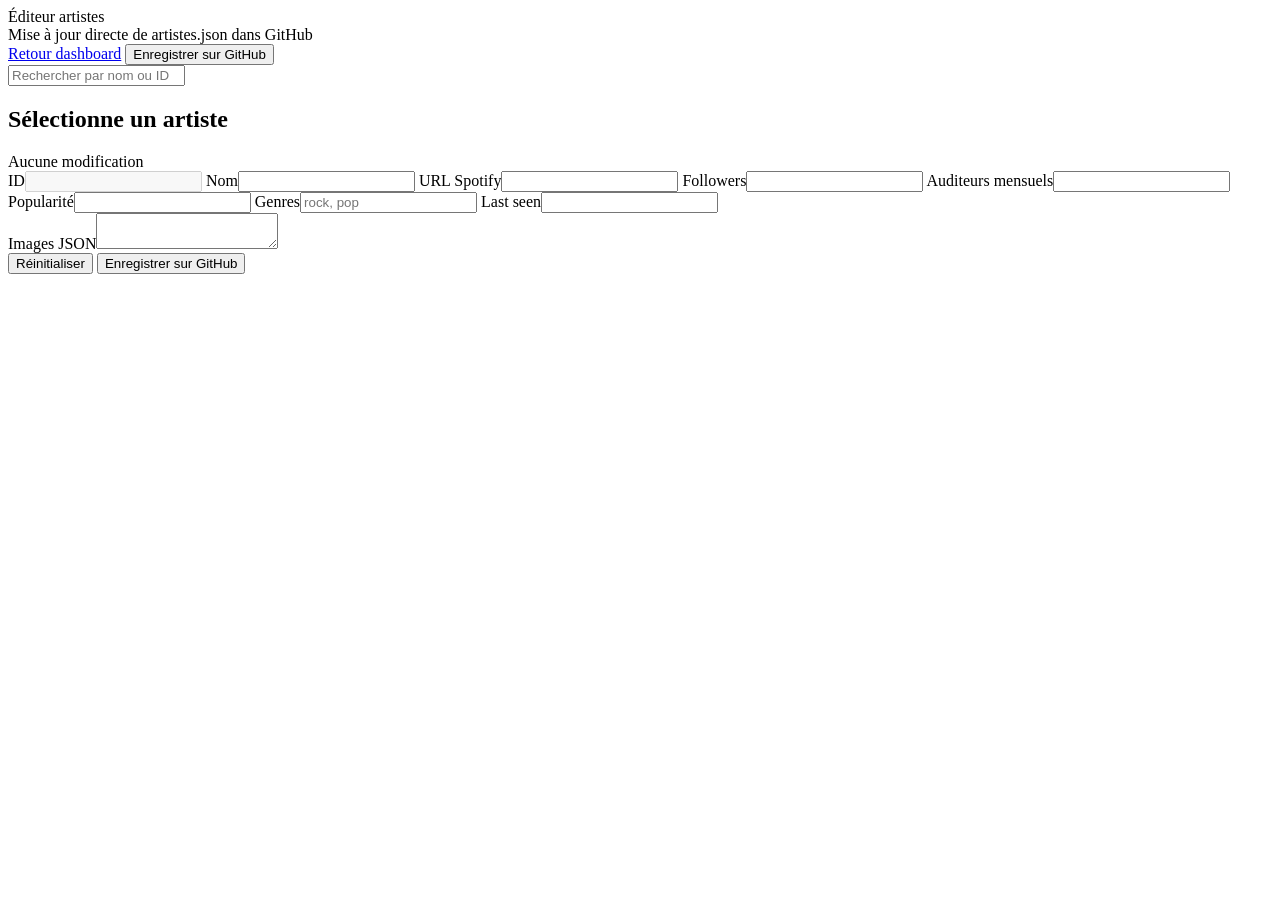
==== editor.html @ 8a617dbf "Create editor.html" ====
<!doctype html>
<html lang="fr">
<head>
  <meta charset="utf-8" />
  <meta name="viewport" content="width=device-width, initial-scale=1" />
  <title>Éditeur artistes Spotify</title>
  <link rel="stylesheet" href="style.css" />
</head>
<body>
  <div class="editor-shell">
    <header class="topbar">
      <div>
        <div class="brand">Éditeur artistes</div>
        <div class="muted">Mise à jour directe de artistes.json dans GitHub</div>
      </div>
      <div class="top-actions">
        <a class="secondary-btn" href="index.html">Retour dashboard</a>
        <button id="saveBtn" class="primary-btn">Enregistrer sur GitHub</button>
      </div>
    </header>

    <div class="editor-layout">
      <aside class="panel">
        <input id="editorSearch" class="input" placeholder="Rechercher par nom ou ID" />
        <div id="artistIndex" class="index-list"></div>
      </aside>

      <section class="panel editor-main">
        <div class="section-head">
          <h2 id="editorTitle">Sélectionne un artiste</h2>
          <span id="dirtyFlag" class="badge">Aucune modification</span>
        </div>

        <form id="artistForm" class="form-grid">
          <label>ID<input name="id" class="input" disabled /></label>
          <label>Nom<input name="name" class="input" /></label>
          <label>URL Spotify<input name="url" class="input" /></label>
          <label>Followers<input name="followers" class="input" type="number" /></label>
          <label>Auditeurs mensuels<input name="monthly_listeners" class="input" type="number" /></label>
          <label>Popularité<input name="popularity" class="input" type="number" /></label>
          <label>Genres<input name="genres" class="input" placeholder="rock, pop" /></label>
          <label>Last seen<input name="last_seen" class="input" /></label>
        </form>

        <label>Images JSON<textarea name="images" id="imagesField" class="textarea"></textarea></label>

        <div class="editor-footer">
          <button id="resetBtn" type="button" class="secondary-btn">Réinitialiser</button>
          <button id="saveBtnBottom" type="button" class="primary-btn">Enregistrer sur GitHub</button>
        </div>

        <pre id="editorStatus" class="pre-box"></pre>
      </section>
    </div>
  </div>
  <script src="editor.js"></script>
</body>
</html>
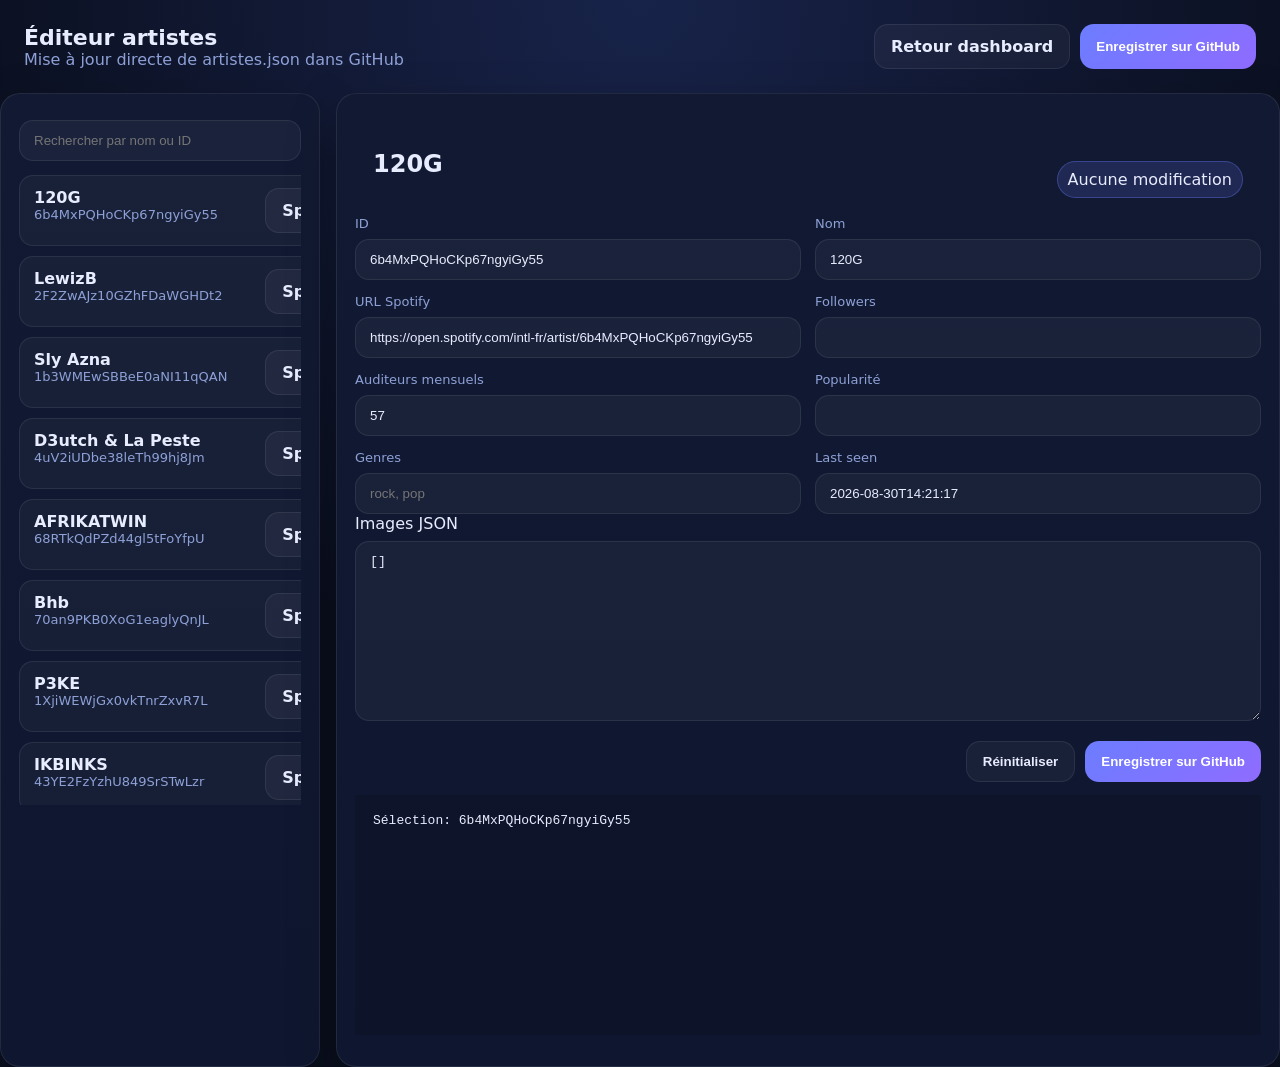
==== commit 114a9248: "Update editor.html" ====
--- a/editor.html
+++ b/editor.html
@@ -31,6 +31,12 @@
           <span id="dirtyFlag" class="badge">Aucune modification</span>
         </div>
 
+        <div class="editor-actions">
+          <a id="spotifyLink" href="#" target="_blank" rel="noopener noreferrer" class="secondary-btn" style="display:none;">
+            Ouvrir Spotify
+          </a>
+        </div>
+
         <form id="artistForm" class="form-grid">
           <label>ID<input name="id" class="input" disabled /></label>
           <label>Nom<input name="name" class="input" /></label>
--- a/style.css
+++ b/style.css
@@ -0,0 +1,222 @@
+:root{
+  --bg:#0b1020;
+  --panel:#121a33;
+  --panel2:#0f1730;
+  --text:#e8ecff;
+  --muted:#8ea0d6;
+  --line:rgba(255,255,255,.08);
+  --accent:#6c7dff;
+  --accent2:#42d3a1;
+  --radius:20px;
+  --shadow:0 20px 50px rgba(0,0,0,.28);
+}
+*{box-sizing:border-box}
+body{
+  margin:0;
+  font-family:Inter,system-ui,Segoe UI,Roboto,Arial,sans-serif;
+  background:radial-gradient(circle at top,#18234a,#0b1020 55%);
+  color:var(--text)
+}
+a{color:inherit;text-decoration:none}
+.app-shell,.editor-shell{min-height:100vh}
+.app-shell{
+  display:grid;
+  grid-template-columns:290px 1fr
+}
+.sidebar{
+  padding:24px;
+  background:rgba(6,10,24,.62);
+  backdrop-filter:blur(16px);
+  border-right:1px solid var(--line);
+  display:flex;
+  flex-direction:column;
+  gap:18px
+}
+.brand{font-size:22px;font-weight:800}
+.muted{color:var(--muted)}
+.small{font-size:13px}
+.sidebar-card,.card,.panel{
+  background:linear-gradient(180deg,var(--panel),var(--panel2));
+  border:1px solid var(--line);
+  border-radius:var(--radius);
+  box-shadow:var(--shadow)
+}
+.sidebar-card{padding:18px}
+.label{
+  font-size:12px;
+  text-transform:uppercase;
+  letter-spacing:.08em;
+  color:var(--muted)
+}
+.big-value,.value{font-size:30px;font-weight:800;margin-top:6px}
+.nav{display:grid;gap:10px}
+.nav-btn,.primary-btn,.secondary-btn,.secondary-link{
+  border:none;
+  border-radius:14px;
+  padding:12px 16px;
+  font-weight:700;
+  cursor:pointer;
+  display:inline-flex;
+  align-items:center;
+  justify-content:center
+}
+.nav-btn{
+  background:transparent;
+  color:var(--text);
+  border:1px solid var(--line)
+}
+.nav-btn.active{
+  background:rgba(108,125,255,.2);
+  border-color:rgba(108,125,255,.45)
+}
+.primary-btn{
+  background:linear-gradient(135deg,var(--accent),#8f6cff);
+  color:white
+}
+.secondary-btn,.secondary-link{
+  background:rgba(255,255,255,.04);
+  border:1px solid var(--line);
+  color:var(--text)
+}
+.content{
+  padding:24px;
+  display:flex;
+  flex-direction:column;
+  gap:20px
+}
+.view{display:none}
+.view.active{display:block}
+.hero{
+  display:flex;
+  justify-content:space-between;
+  gap:20px;
+  align-items:stretch
+}
+.hero-card{min-width:320px}
+.hero-card,.section-head,.stat,.editor-preview,.run-state,.pre-box{padding:18px}
+.progress-text{
+  font-size:36px;
+  font-weight:900;
+  margin:10px 0
+}
+.progress-bar{
+  height:12px;
+  background:rgba(255,255,255,.08);
+  border-radius:999px;
+  overflow:hidden
+}
+.progress-fill{
+  height:100%;
+  width:0;
+  background:linear-gradient(90deg,var(--accent2),var(--accent));
+  transition:width .25s ease
+}
+.grid{display:grid;gap:16px}
+.stats-grid{grid-template-columns:repeat(4,minmax(0,1fr))}
+.two-col{grid-template-columns:1.25fr .95fr}
+.card,.panel{overflow:hidden}
+.section-head{
+  display:flex;
+  justify-content:space-between;
+  align-items:end;
+  gap:10px
+}
+.list,.artist-list,.index-list{
+  display:grid;
+  gap:10px;
+  margin-top:14px
+}
+.artist-row,.artist-item{
+  padding:12px 14px;
+  border-radius:14px;
+  background:rgba(255,255,255,.03);
+  border:1px solid var(--line)
+}
+.artist-row{
+  display:flex;
+  justify-content:space-between;
+  gap:12px
+}
+.badge{
+  padding:8px 10px;
+  border-radius:999px;
+  background:rgba(108,125,255,.16);
+  border:1px solid rgba(108,125,255,.35)
+}
+.run-state,.pre-box{
+  white-space:pre-wrap;
+  min-height:240px;
+  background:rgba(0,0,0,.15)
+}
+.input,.textarea{
+  width:100%;
+  margin-top:8px;
+  background:rgba(255,255,255,.04);
+  border:1px solid var(--line);
+  border-radius:14px;
+  color:var(--text);
+  padding:12px 14px;
+  outline:none
+}
+.textarea{
+  min-height:180px;
+  resize:vertical
+}
+.editor-layout{
+  display:grid;
+  grid-template-columns:320px 1fr;
+  gap:16px
+}
+.topbar{
+  display:flex;
+  justify-content:space-between;
+  align-items:center;
+  padding:24px
+}
+.top-actions{display:flex;gap:10px}
+.panel{padding:18px}
+.form-grid{
+  display:grid;
+  grid-template-columns:repeat(2,minmax(0,1fr));
+  gap:14px
+}
+.form-grid label{
+  display:block;
+  font-size:13px;
+  color:var(--muted)
+}
+.editor-footer{
+  display:flex;
+  justify-content:flex-end;
+  gap:10px;
+  margin-top:16px
+}
+.index-list{
+  max-height:70vh;
+  overflow:auto
+}
+.dirty{color:var(--accent2)}
+@media (max-width: 1100px){
+  .app-shell,.editor-layout,.stats-grid,.two-col,.hero{
+    grid-template-columns:1fr;
+    display:grid
+  }
+  .sidebar{
+    border-right:none;
+    border-bottom:1px solid var(--line)
+  }
+  .hero-card{min-width:0}
+  .form-grid{grid-template-columns:1fr}
+}
+.artist-link {
+  color: #ffffff;
+  text-decoration: none;
+}
+.artist-link:hover {
+  text-decoration: underline;
+}
+.artist-select {
+  all: unset;
+  cursor: pointer;
+  font-weight: 800;
+}
